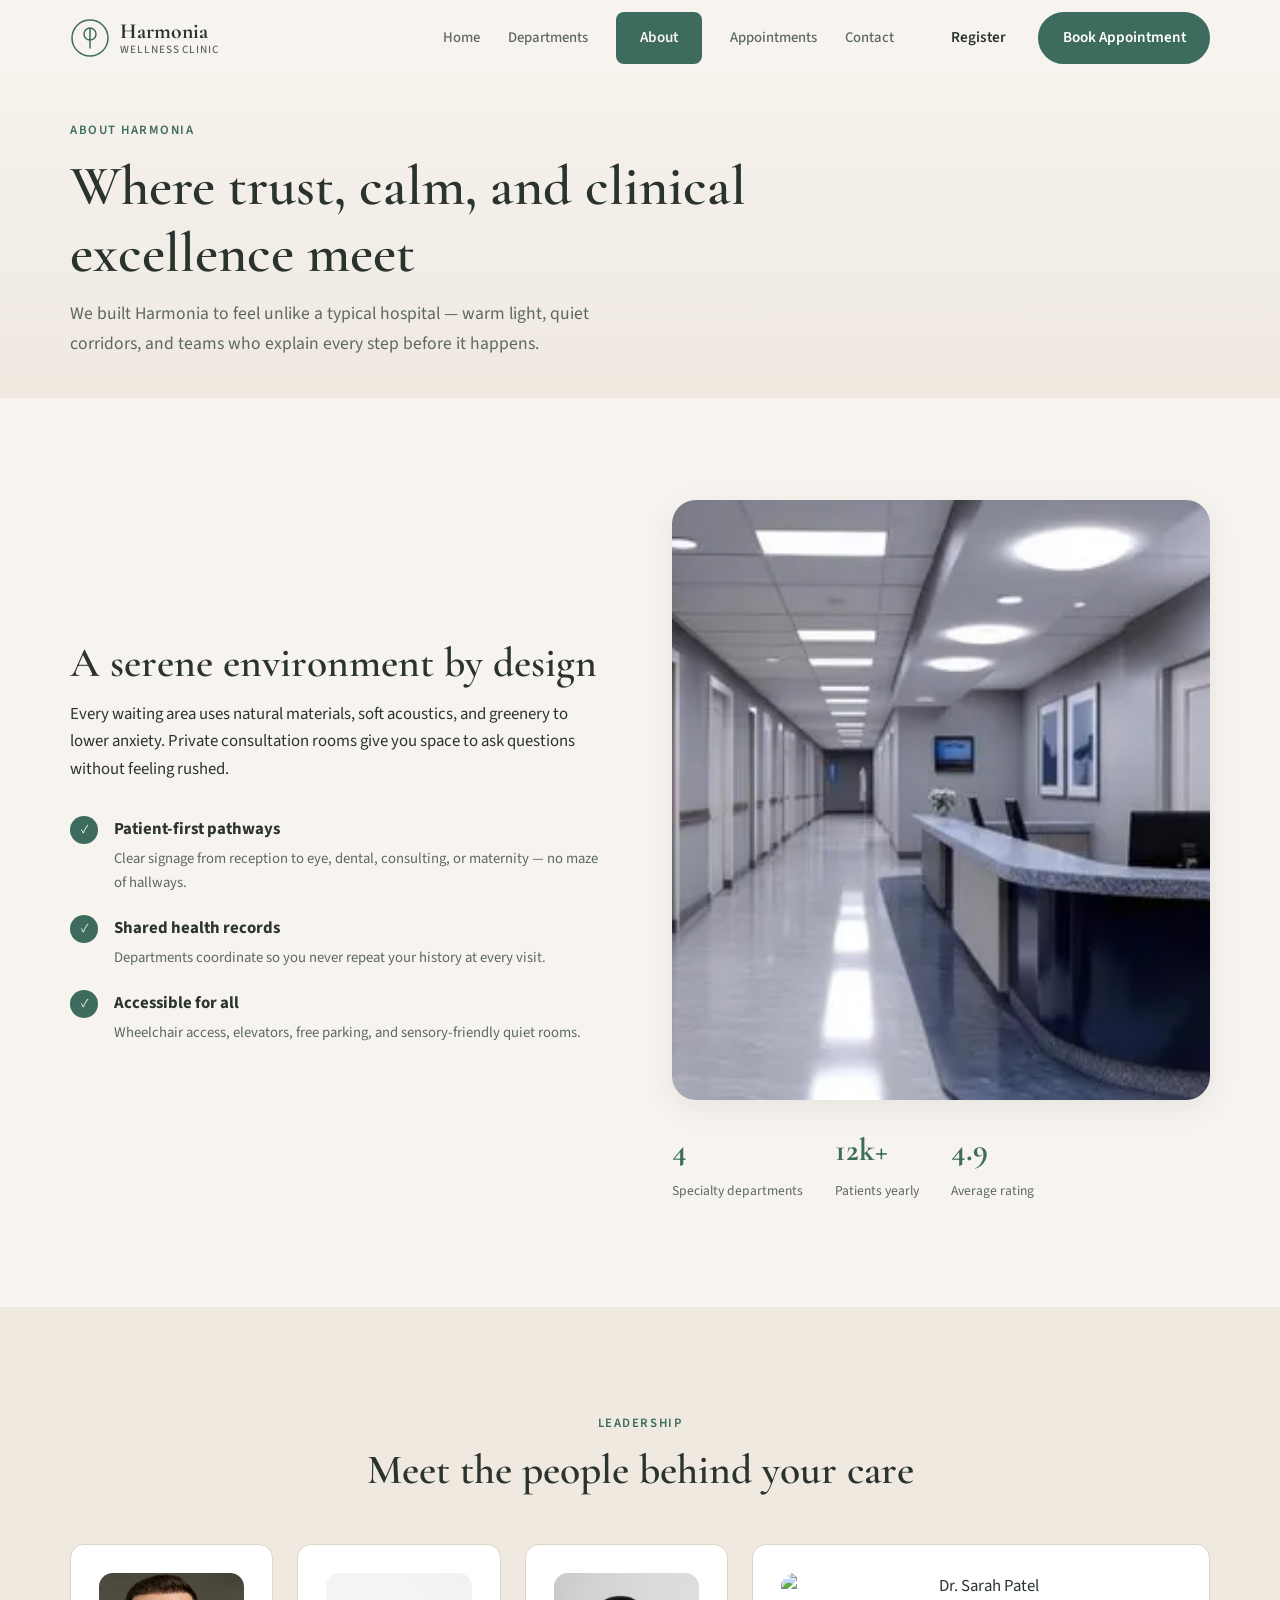
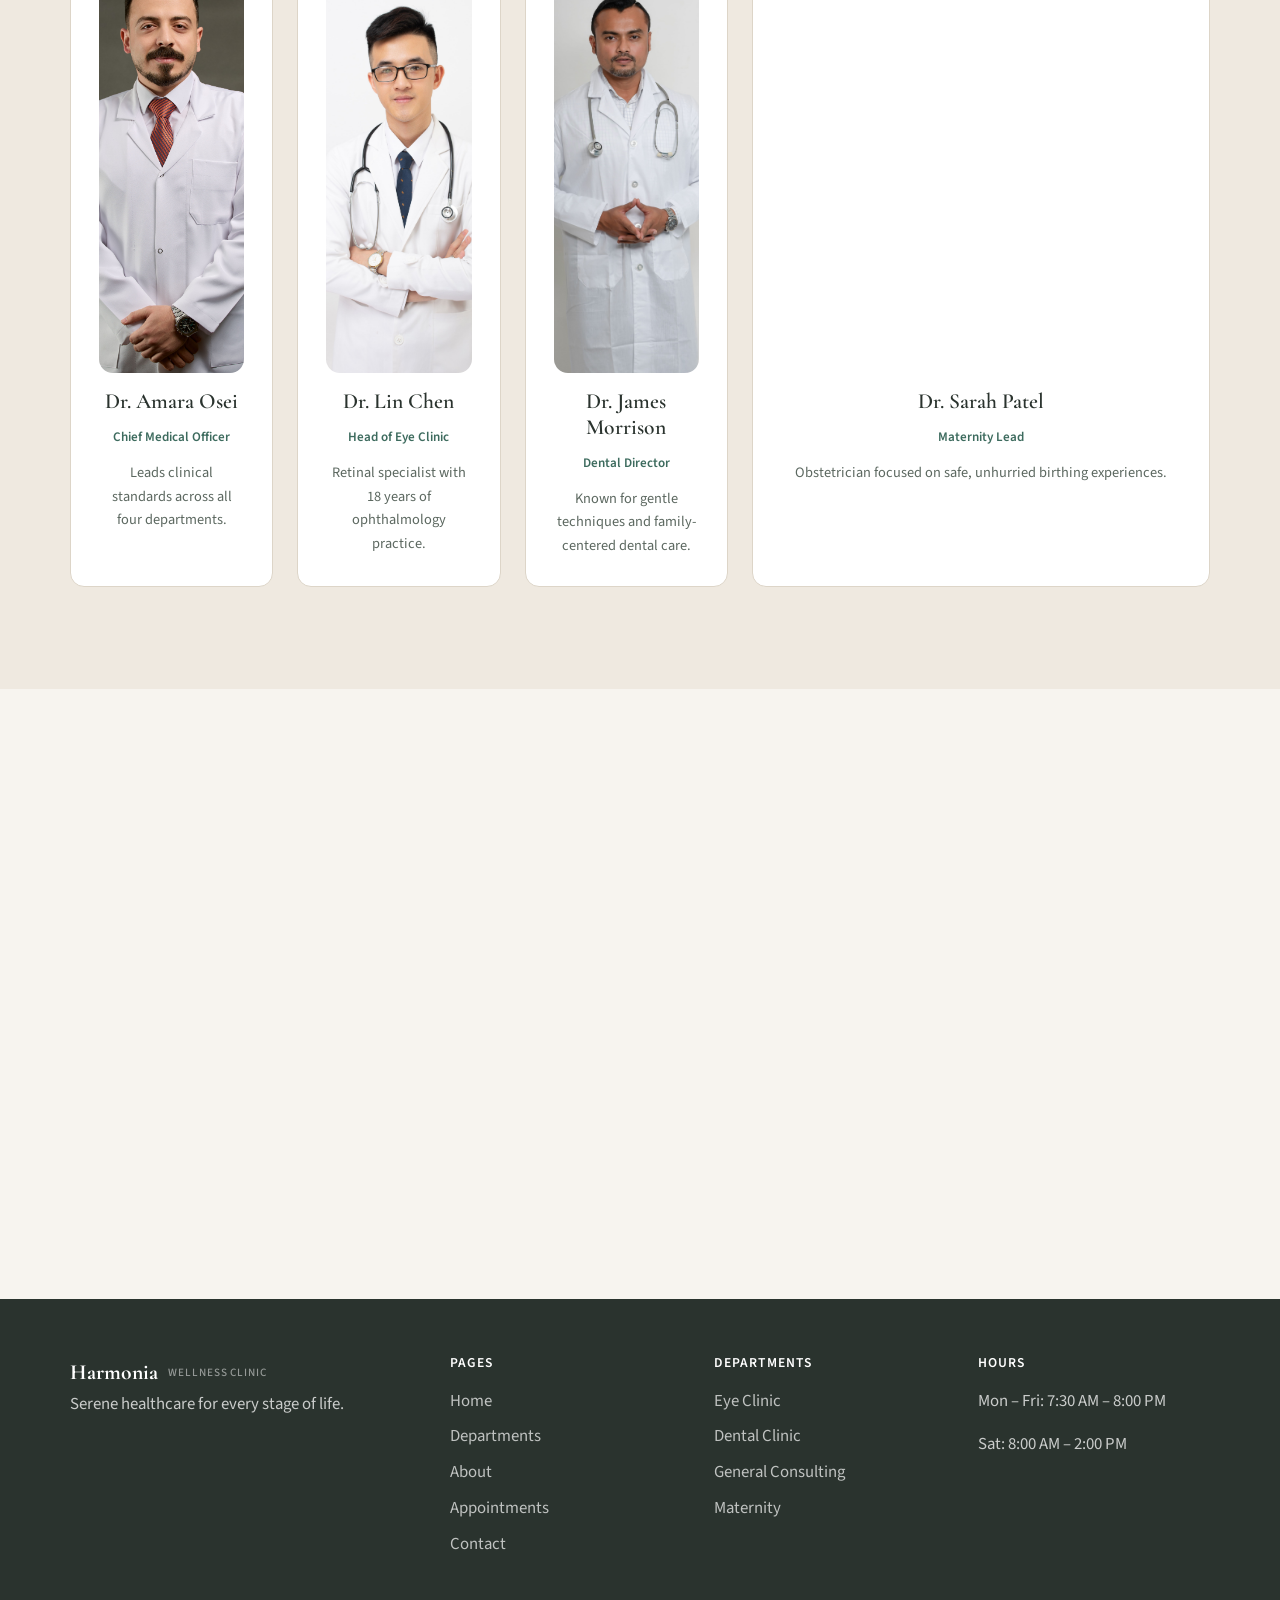
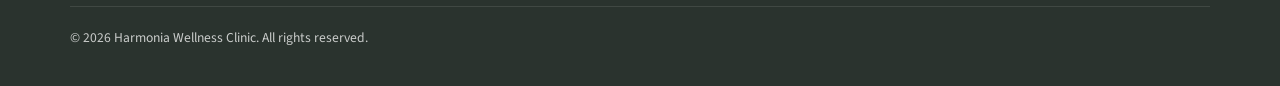
==== about.html @ e3f38b7c "Initial Project Upload" ====
<!DOCTYPE html>
<html lang="en">
<head>
  <meta charset="UTF-8">
  <meta name="viewport" content="width=device-width, initial-scale=1.0">
  <meta name="description" content="Learn about Harmonia Wellness Clinic — our mission, team, and serene patient-first environment.">
  <title>About | Harmonia Wellness Clinic</title>
  <link rel="preconnect" href="https://fonts.googleapis.com">
  <link rel="preconnect" href="https://fonts.gstatic.com" crossorigin>
  <link href="https://fonts.googleapis.com/css2?family=Cormorant+Garamond:ital,wght@0,500;0,600;0,700;1,500&family=Source+Sans+3:wght@300;400;500;600;700&display=swap" rel="stylesheet">
  <link rel="stylesheet" href="css/styles.css">
</head>
<body data-page="about">
  <a class="skip-link" href="#main">Skip to content</a>

  <header class="site-header" id="header">
    <div class="container header-inner">
      <a href="index.html" class="logo" aria-label="Harmonia Wellness Clinic home">
        <span class="logo-mark" aria-hidden="true">
          <svg viewBox="0 0 40 40" width="40" height="40" fill="none" xmlns="http://www.w3.org/2000/svg">
            <circle cx="20" cy="20" r="18" stroke="currentColor" stroke-width="1.5"/>
            <path d="M20 10v20M14 16c0-3.3 2.7-6 6-6s6 2.7 6 6-2.7 6-6 6-6-2.7-6-6z" stroke="currentColor" stroke-width="1.5" stroke-linecap="round"/>
          </svg>
        </span>
        <span class="logo-text">
          <span class="logo-name">Harmonia</span>
          <span class="logo-tagline">Wellness Clinic</span>
        </span>
      </a>
      <button class="nav-toggle" id="navToggle" aria-expanded="false" aria-controls="mainNav" aria-label="Open menu">
        <span></span><span></span><span></span>
      </button>
      <nav class="main-nav" id="mainNav" aria-label="Primary">
        <ul>
          <li><a href="index.html" data-nav="home">Home</a></li>
          <li><a href="departments.html" data-nav="departments">Departments</a></li>
          <li><a href="about.html" data-nav="about">About</a></li>
          <li><a href="appointments.html" data-nav="appointments">Appointments</a></li>
          <li><a href="contact.html" data-nav="contact">Contact</a></li>
        </ul>
        <div class="nav-actions">
          <a href="appointments.html#registration" class="btn btn-ghost">Register</a>
          <a href="appointments.html#booking" class="btn btn-primary">Book Appointment</a>
        </div>
      </nav>
    </div>
  </header>

  <main id="main">
    <section class="page-hero">
      <div class="container">
        <p class="eyebrow">About Harmonia</p>
        <h1>Where trust, calm, and clinical excellence meet</h1>
        <p class="page-hero-lead">We built Harmonia to feel unlike a typical hospital — warm light, quiet corridors, and teams who explain every step before it happens.</p>
      </div>
    </section>

    <section class="section">
      <div class="container about-grid">
        <div class="about-content">
          <h2>A serene environment by design</h2>
          <p>Every waiting area uses natural materials, soft acoustics, and greenery to lower anxiety. Private consultation rooms give you space to ask questions without feeling rushed.</p>
          <ul class="about-features">
            <li>
              <span class="feature-icon" aria-hidden="true">&#10003;</span>
              <div>
                <strong>Patient-first pathways</strong>
                <p>Clear signage from reception to eye, dental, consulting, or maternity — no maze of hallways.</p>
              </div>
            </li>
            <li>
              <span class="feature-icon" aria-hidden="true">&#10003;</span>
              <div>
                <strong>Shared health records</strong>
                <p>Departments coordinate so you never repeat your history at every visit.</p>
              </div>
            </li>
            <li>
              <span class="feature-icon" aria-hidden="true">&#10003;</span>
              <div>
                <strong>Accessible for all</strong>
                <p>Wheelchair access, elevators, free parking, and sensory-friendly quiet rooms.</p>
              </div>
            </li>
          </ul>
        </div>
        <div class="about-visual">
          <img
            class="about-photo"
            src="images/entrance.jpg"
            alt="Bright, peaceful hospital interior with seating and plants"
            width="900"
            height="600"
            loading="lazy"
          >
          <div class="about-stats">
            <div><strong>4</strong><span>Specialty departments</span></div>
            <div><strong>12k+</strong><span>Patients yearly</span></div>
            <div><strong>4.9</strong><span>Average rating</span></div>
          </div>
        </div>
      </div>
    </section>

    <section class="section section-alt" id="team">
      <div class="container">
        <header class="section-header section-header-center">
          <p class="eyebrow">Leadership</p>
          <h2>Meet the people behind your care</h2>
        </header>
        <div class="team-grid team-grid-4">
          <article class="team-card">
            <img class="team-photo" src="images/lead/chief.jpg" alt="Dr. Amara Osei" width="400" height="400" loading="lazy">
            <h3>Dr. Amara Osei</h3>
            <p class="team-role">Chief Medical Officer</p>
            <p>Leads clinical standards across all four departments.</p>
          </article>
          <article class="team-card">
            <img class="team-photo" src="images/lead/eye.jpg" alt="Dr. Lin Chen" width="400" height="400" loading="lazy">
            <h3>Dr. Lin Chen</h3>
            <p class="team-role">Head of Eye Clinic</p>
            <p>Retinal specialist with 18 years of ophthalmology practice.</p>
          </article>
          <article class="team-card">
            <img class="team-photo" src="images/lead/dental.jpg" alt="Dr. James Morrison" width="400" height="400" loading="lazy">
            <h3>Dr. James Morrison</h3>
            <p class="team-role">Dental Director</p>
            <p>Known for gentle techniques and family-centered dental care.</p>
          </article>
          <article class="team-card">
            <img class="team-photo" src="images/lead/maternity.jpg" alt="Dr. Sarah Patel" width="400" height="400" loading="lazy">
            <h3>Dr. Sarah Patel</h3>
            <p class="team-role">Maternity Lead</p>
            <p>Obstetrician focused on safe, unhurried birthing experiences.</p>
          </article>
        </div>
      </div>
    </section>

    <section class="section" id="faq">
      <div class="container faq-grid">
        <header class="section-header">
          <p class="eyebrow">FAQ</p>
          <h2>Questions we hear often</h2>
        </header>
        <div class="accordion" id="faqAccordion">
          <details class="accordion-item" open>
            <summary>What should I bring to my first visit?</summary>
            <p>Photo ID, insurance card if applicable, medication list, and completed online registration. Maternity patients should bring prior scan records if available.</p>
          </details>
          <details class="accordion-item">
            <summary>Can I visit multiple departments in one day?</summary>
            <p>Yes. Mention all departments when booking and we will align your schedule to minimize waiting.</p>
          </details>
          <details class="accordion-item">
            <summary>Do you offer maternity tours?</summary>
            <p>We offer monthly suite tours — contact us or book through general consulting to reserve a spot.</p>
          </details>
          <details class="accordion-item">
            <summary>How do I cancel or reschedule?</summary>
            <p>Call the front desk or use the link in your confirmation email. 24 hours notice helps us offer your slot to others.</p>
          </details>
        </div>
      </div>
    </section>
  </main>

  <footer class="site-footer">
    <div class="container footer-grid">
      <div class="footer-brand">
        <a href="index.html" class="logo logo-footer">
          <span class="logo-name">Harmonia</span>
          <span class="logo-tagline">Wellness Clinic</span>
        </a>
        <p>Serene healthcare for every stage of life.</p>
      </div>
      <nav aria-label="Pages">
        <h4>Pages</h4>
        <ul>
          <li><a href="index.html">Home</a></li>
          <li><a href="departments.html">Departments</a></li>
          <li><a href="about.html">About</a></li>
          <li><a href="appointments.html">Appointments</a></li>
          <li><a href="contact.html">Contact</a></li>
        </ul>
      </nav>
      <nav aria-label="Departments">
        <h4>Departments</h4>
        <ul>
          <li><a href="departments.html#eye">Eye Clinic</a></li>
          <li><a href="departments.html#dental">Dental Clinic</a></li>
          <li><a href="departments.html#consulting">General Consulting</a></li>
          <li><a href="departments.html#maternity">Maternity</a></li>
        </ul>
      </nav>
      <div class="footer-hours">
        <h4>Hours</h4>
        <p>Mon – Fri: 7:30 AM – 8:00 PM</p>
        <p>Sat: 8:00 AM – 2:00 PM</p>
      </div>
    </div>
    <div class="container footer-bottom">
      <p>&copy; <span id="year"></span> Harmonia Wellness Clinic. All rights reserved.</p>
    </div>
  </footer>

  <div class="toast-container" id="toastContainer" aria-live="polite" aria-atomic="true"></div>
  <script src="js/main.js"></script>
</body>
</html>
---- css/styles.css ----
/* Harmonia Wellness Clinic — Serene healthcare UI */

:root {
  --color-bg: #f7f4ef;
  --color-bg-alt: #efe9e0;
  --color-surface: #ffffff;
  --color-primary: #3d6b5e;
  --color-primary-dark: #2d5248;
  --color-primary-light: #5a8f7f;
  --color-accent: #b8956a;
  --color-accent-hover: #a07f55;
  --color-text: #2a332e;
  --color-text-muted: #5c6860;
  --color-border: #ddd5c8;
  --color-success: #3d6b5e;
  --color-error: #b54a4a;

  --font-display: "Cormorant Garamond", Georgia, serif;
  --font-body: "Source Sans 3", system-ui, sans-serif;

  --radius-sm: 8px;
  --radius-md: 14px;
  --radius-lg: 24px;
  --radius-full: 999px;

  --shadow-sm: 0 2px 8px rgba(42, 51, 46, 0.06);
  --shadow-md: 0 8px 30px rgba(42, 51, 46, 0.08);
  --shadow-lg: 0 20px 50px rgba(42, 51, 46, 0.12);

  --header-h: 76px;
  --transition: 0.25s ease;
  --container: min(1140px, 92vw);
}

*,
*::before,
*::after {
  box-sizing: border-box;
}

html {
  scroll-behavior: smooth;
  scroll-padding-top: calc(var(--header-h) + 1rem);
}

body {
  margin: 0;
  font-family: var(--font-body);
  font-size: 1.05rem;
  line-height: 1.65;
  color: var(--color-text);
  background: var(--color-bg);
  -webkit-font-smoothing: antialiased;
}

img,
svg {
  display: block;
  max-width: 100%;
}

a {
  color: var(--color-primary);
  text-decoration: none;
  transition: color var(--transition);
}

a:hover {
  color: var(--color-primary-dark);
}

button {
  font-family: inherit;
  cursor: pointer;
}

.container {
  width: var(--container);
  margin-inline: auto;
}

.skip-link {
  position: absolute;
  top: -100%;
  left: 1rem;
  z-index: 9999;
  padding: 0.75rem 1.25rem;
  background: var(--color-primary);
  color: #fff;
  border-radius: var(--radius-sm);
}

.skip-link:focus {
  top: 1rem;
}

/* Typography */
h1, h2, h3, h4 {
  font-family: var(--font-display);
  font-weight: 600;
  line-height: 1.2;
  color: var(--color-text);
  margin: 0 0 0.75rem;
}

h1 { font-size: clamp(2.4rem, 5vw, 3.5rem); }
h2 { font-size: clamp(1.9rem, 3.5vw, 2.6rem); }
h3 { font-size: 1.35rem; }

p { margin: 0 0 1rem; }

.eyebrow {
  display: inline-block;
  font-size: 0.8rem;
  font-weight: 600;
  letter-spacing: 0.12em;
  text-transform: uppercase;
  color: var(--color-primary);
  margin-bottom: 0.75rem;
}

.section {
  padding: clamp(4rem, 8vw, 6.5rem) 0;
}

.section-alt {
  background: var(--color-bg-alt);
}

.section-header {
  max-width: 640px;
  margin-bottom: 3rem;
}

.section-header-center {
  text-align: center;
  margin-inline: auto;
}

.section-header p:last-child {
  color: var(--color-text-muted);
  margin-bottom: 0;
}

/* Buttons */
.btn {
  display: inline-flex;
  align-items: center;
  justify-content: center;
  gap: 0.5rem;
  padding: 0.7rem 1.4rem;
  font-size: 0.95rem;
  font-weight: 600;
  border: 2px solid transparent;
  border-radius: var(--radius-full);
  transition: background var(--transition), color var(--transition), border-color var(--transition), transform 0.15s ease;
}

.btn:active {
  transform: scale(0.98);
}

.btn-primary {
  background: var(--color-primary);
  color: #fff;
  border-color: var(--color-primary);
}

.btn-primary:hover {
  background: var(--color-primary-dark);
  border-color: var(--color-primary-dark);
  color: #fff;
}

.btn-outline {
  background: transparent;
  color: var(--color-primary);
  border-color: var(--color-primary);
}

.btn-outline:hover {
  background: var(--color-primary);
  color: #fff;
}

.btn-outline-light {
  background: transparent;
  color: #fff;
  border-color: rgba(255, 255, 255, 0.7);
}

.btn-outline-light:hover {
  background: #fff;
  color: var(--color-primary);
}

.btn-ghost {
  background: transparent;
  color: var(--color-text);
  border-color: transparent;
}

.btn-ghost:hover {
  color: var(--color-primary);
}

.btn-lg {
  padding: 0.9rem 1.75rem;
  font-size: 1rem;
}

.btn-block {
  width: 100%;
}

/* Header */
.site-header {
  position: fixed;
  top: 0;
  left: 0;
  right: 0;
  z-index: 1000;
  height: var(--header-h);
  /*background: rgba(247, 244, 239, 0.85);
  backdrop-filter: blur(12px);*/
  border-bottom: 1px solid transparent;
  transition: background var(--transition), border-color var(--transition), box-shadow var(--transition);
}

.site-header::before {
  content: '';
  position: absolute;
  inset: 0;
  background: rgba(247, 244, 239, 0.85);
  backdrop-filter: blur(12px);
  z-index: -1;
  transition: background var(--transition);
}

.site-header.scrolled::before {
  background: rgba(255, 255, 255, 0.95);
}

.site-header.scrolled {
  border-color: var(--color-border);
  box-shadow: var(--shadow-sm);
}

.header-inner {
  display: flex;
  align-items: center;
  justify-content: space-between;
  height: var(--header-h);
  gap: 1.5rem;
}

.logo {
  display: flex;
  align-items: center;
  gap: 0.65rem;
  color: var(--color-text);
  text-decoration: none;
}

.logo:hover {
  color: var(--color-text);
}

.logo-mark {
  color: var(--color-primary);
}

.logo-text {
  display: flex;
  flex-direction: column;
  line-height: 1.15;
}

.logo-name {
  font-family: var(--font-display);
  font-size: 1.35rem;
  font-weight: 700;
}

.logo-tagline {
  font-size: 0.7rem;
  font-weight: 500;
  letter-spacing: 0.08em;
  text-transform: uppercase;
  color: var(--color-text-muted);
}

.nav-toggle {
  display: none;
  flex-direction: column;
  justify-content: center;
  gap: 5px;
  width: 44px;
  height: 44px;
  padding: 0;
  background: none;
  border: none;
}

.nav-toggle span {
  display: block;
  width: 22px;
  height: 2px;
  background: var(--color-text);
  border-radius: 2px;
  transition: transform var(--transition), opacity var(--transition);
}

.nav-toggle[aria-expanded="true"] span:nth-child(1) {
  transform: translateY(7px) rotate(45deg);
}

.nav-toggle[aria-expanded="true"] span:nth-child(2) {
  opacity: 0;
}

.nav-toggle[aria-expanded="true"] span:nth-child(3) {
  transform: translateY(-7px) rotate(-45deg);
}

.main-nav {
  display: flex;
  align-items: center;
  gap: 2rem;
}

.main-nav ul {
  display: flex;
  align-items: center;
  gap: 1.75rem;
  list-style: none;
  margin: 0;
  padding: 0;
}

.main-nav li a {
  font-size: 0.92rem;
  font-weight: 500;
  color: var(--color-text-muted);
}

.main-nav li a:hover{
  text-decoration: underline;
}
.main-nav li a.active {
  display: inline-flex;
  align-items: center;
  justify-content: center;
  gap: 0.5rem;
  padding: 0.7rem 1.4rem;
  font-size: 0.95rem;
  font-weight: 600;
  border: 2px solid transparent;
  border-radius: var(--radius-sm);
  background-color: var(--color-primary);
  color: var(--color-bg);
}

.nav-actions {
  display: flex;
  align-items: center;
  gap: 0.5rem;
}

/* Hero */
.hero {
  position: relative;
  padding: calc(var(--header-h) + 3rem) 0 5rem;
  overflow: hidden;
}

.hero-bg {
  position: absolute;
  inset: 0;
  background:
    radial-gradient(ellipse 80% 60% at 90% 20%, rgba(90, 143, 127, 0.12), transparent),
    radial-gradient(ellipse 60% 50% at 10% 80%, rgba(184, 149, 106, 0.1), transparent),
    linear-gradient(180deg, var(--color-bg) 0%, #f0ebe3 100%);
  z-index: -1;
}

.hero-grid {
  display: grid;
  grid-template-columns: 1fr 1fr;
  gap: 3rem;
  align-items: center;
}

.hero-lead {
  font-size: 1.15rem;
  color: var(--color-text-muted);
  max-width: 520px;
}

.hero-actions {
  display: flex;
  flex-wrap: wrap;
  gap: 1rem;
  margin: 2rem 0 2.5rem;
}

.hero-trust {
  display: flex;
  gap: 2.5rem;
  padding-top: 1.5rem;
  border-top: 1px solid var(--color-border);
}

.trust-item strong {
  display: block;
  font-family: var(--font-display);
  font-size: 2rem;
  color: var(--color-primary);
  line-height: 1;
}

.trust-item span {
  font-size: 0.85rem;
  color: var(--color-text-muted);
}

.hero-visual {
  position: relative;
}

.hero-card {
  background: var(--color-surface);
  border-radius: var(--radius-lg);
  padding: 2rem;
  box-shadow: var(--shadow-lg);
  border: 1px solid var(--color-border);
}

.hero-card-badge {
  display: inline-block;
  padding: 0.35rem 0.85rem;
  font-size: 0.75rem;
  font-weight: 600;
  text-transform: uppercase;
  letter-spacing: 0.06em;
  background: rgba(61, 107, 94, 0.12);
  color: var(--color-primary);
  border-radius: var(--radius-full);
  margin-bottom: 1rem;
}

.hero-card h3 {
  margin-bottom: 0.5rem;
}

.hero-card p {
  color: var(--color-text-muted);
  font-size: 0.95rem;
}

.hero-card-list {
  list-style: none;
  padding: 0;
  margin: 1.25rem 0 1.5rem;
  display: flex;
  flex-wrap: wrap;
  gap: 0.5rem;
}

.hero-card-list li {
  padding: 0.4rem 0.9rem;
  background: var(--color-bg);
  border-radius: var(--radius-full);
  font-size: 0.85rem;
  font-weight: 500;
}

.hero-float {
  position: absolute;
  display: flex;
  align-items: center;
  gap: 0.5rem;
  padding: 0.65rem 1rem;
  background: var(--color-surface);
  border-radius: var(--radius-full);
  box-shadow: var(--shadow-md);
  font-size: 0.82rem;
  font-weight: 600;
  color: var(--color-text);
  animation: float 4s ease-in-out infinite;
}

.hero-float-1 {
  top: -12px;
  left: -20px;
}

.hero-float-2 {
  bottom: 40px;
  right: -10px;
  animation-delay: -2s;
}

.float-icon {
  color: var(--color-accent);
}

@keyframes float {
  0%, 100% { transform: translateY(0); }
  50% { transform: translateY(-8px); }
}

/* Departments */
.dept-grid {
  display: grid;
  grid-template-columns: repeat(3, 1fr);
  gap: 1.5rem;
}

.dept-grid-4 {
  grid-template-columns: repeat(4, 1fr);
}

.dept-card {
  background: var(--color-surface);
  border: 1px solid var(--color-border);
  border-radius: var(--radius-md);
  padding: 1.75rem;
  transition: transform var(--transition), box-shadow var(--transition);
}

.dept-card:hover {
  transform: translateY(-4px);
  box-shadow: var(--shadow-md);
}

.dept-icon {
  width: 52px;
  height: 52px;
  display: flex;
  align-items: center;
  justify-content: center;
  background: rgba(61, 107, 94, 0.1);
  color: var(--color-primary);
  border-radius: var(--radius-sm);
  margin-bottom: 1.25rem;
}

.dept-icon svg {
  width: 32px;
  height: 32px;
}

.dept-card h3 {
  margin-bottom: 0.5rem;
}

.dept-card > p {
  font-size: 0.95rem;
  color: var(--color-text-muted);
}

.dept-card ul {
  margin: 1rem 0 1.25rem;
  padding-left: 1.1rem;
  font-size: 0.88rem;
  color: var(--color-text-muted);
}

.dept-link {
  background: none;
  border: none;
  padding: 0;
  font-size: 0.9rem;
  font-weight: 600;
  color: var(--color-primary);
  text-decoration: underline;
  text-underline-offset: 3px;
}

.dept-link:hover {
  color: var(--color-primary-dark);
}

/* About */
.about-grid {
  display: grid;
  grid-template-columns: 1fr 1fr;
  gap: 4rem;
  align-items: center;
}

.about-features {
  list-style: none;
  padding: 0;
  margin: 2rem 0 0;
}

.about-features li {
  display: flex;
  gap: 1rem;
  margin-bottom: 1.25rem;
}

.feature-icon {
  flex-shrink: 0;
  width: 28px;
  height: 28px;
  display: flex;
  align-items: center;
  justify-content: center;
  background: var(--color-primary);
  color: #fff;
  border-radius: 50%;
  font-size: 0.75rem;
}

.about-features strong {
  display: block;
  margin-bottom: 0.2rem;
}

.about-features p {
  font-size: 0.92rem;
  color: var(--color-text-muted);
  margin: 0;
}

.about-image {
  position: relative;
  min-height: 380px;
  border-radius: var(--radius-lg);
  background:
    linear-gradient(135deg, rgba(61, 107, 94, 0.35), rgba(184, 149, 106, 0.25)),
    url("data:image/svg+xml,%3Csvg xmlns='http://www.w3.org/2000/svg' width='400' height='400'%3E%3Cdefs%3E%3ClinearGradient id='g' x1='0%25' y1='0%25' x2='100%25' y2='100%25'%3E%3Cstop offset='0%25' style='stop-color:%23d4e8e0'/%3E%3Cstop offset='100%25' style='stop-color:%23e8ddd0'/%3E%3C/linearGradient%3E%3C/defs%3E%3Crect fill='url(%23g)' width='400' height='400'/%3E%3Ccircle cx='200' cy='180' r='60' fill='%23fff' opacity='0.3'/%3E%3Crect x='80' y='280' width='240' height='8' rx='4' fill='%23fff' opacity='0.2'/%3E%3Crect x='120' y='300' width='160' height='6' rx='3' fill='%23fff' opacity='0.15'/%3E%3C/svg%3E") center/cover;
  overflow: hidden;
}

.about-image-overlay {
  position: absolute;
  bottom: 0;
  left: 0;
  right: 0;
  padding: 2rem;
  background: linear-gradient(transparent, rgba(42, 51, 46, 0.75));
}

.about-image-overlay blockquote {
  margin: 0;
  color: #fff;
}

.about-image-overlay p {
  font-family: var(--font-display);
  font-size: 1.25rem;
  font-style: italic;
  margin-bottom: 0.5rem;
}

.about-image-overlay cite {
  font-size: 0.85rem;
  font-style: normal;
  opacity: 0.85;
}

.about-stats {
  display: flex;
  gap: 2rem;
  margin-top: 1.5rem;
}

.about-stats strong {
  display: block;
  font-family: var(--font-display);
  font-size: 2rem;
  color: var(--color-primary);
}

.about-stats span {
  font-size: 0.85rem;
  color: var(--color-text-muted);
}

/* Team */
.team-grid {
  display: grid;
  grid-template-columns: repeat(4, 1fr);
  gap: 1.5rem;
}

.team-card {
  background: var(--color-surface);
  border: 1px solid var(--color-border);
  border-radius: var(--radius-md);
  padding: 1.75rem;
  text-align: center;
  transition: box-shadow var(--transition);
}

.team-card:hover {
  box-shadow: var(--shadow-md);
}

.team-avatar {
  width: 80px;
  height: 80px;
  margin: 0 auto 1rem;
  border-radius: 50%;
  background: linear-gradient(145deg, var(--color-primary-light), var(--color-primary));
  display: flex;
  align-items: center;
  justify-content: center;
  font-family: var(--font-display);
  font-size: 1.5rem;
  font-weight: 700;
  color: #fff;
}

.team-avatar::before {
  content: attr(data-initials);
}

.team-role {
  font-size: 0.82rem;
  font-weight: 600;
  color: var(--color-primary);
  margin-bottom: 0.75rem;
}

.team-card > p:last-child {
  font-size: 0.9rem;
  color: var(--color-text-muted);
  margin: 0;
}

/* Journey */
.journey-steps {
  display: grid;
  grid-template-columns: repeat(4, 1fr);
  gap: 1.5rem;
  list-style: none;
  padding: 0;
  margin: 0 0 3rem;
  counter-reset: journey;
}

.journey-step {
  position: relative;
  padding: 1.75rem;
  background: var(--color-surface);
  border-radius: var(--radius-md);
  border: 1px solid var(--color-border);
}

.step-num {
  display: block;
  font-family: var(--font-display);
  font-size: 2.5rem;
  color: rgba(61, 107, 94, 0.2);
  line-height: 1;
  margin-bottom: 0.5rem;
}

.journey-step h3 {
  font-size: 1.1rem;
}

.journey-step p {
  font-size: 0.9rem;
  color: var(--color-text-muted);
  margin: 0;
}

.cta-banner {
  display: flex;
  align-items: center;
  justify-content: space-between;
  gap: 2rem;
  padding: 2.5rem 3rem;
  background: linear-gradient(135deg, var(--color-primary) 0%, var(--color-primary-dark) 100%);
  border-radius: var(--radius-lg);
  color: #fff;
}

.cta-banner h3 {
  color: #fff;
  margin-bottom: 0.35rem;
}

.cta-banner p {
  opacity: 0.9;
  margin: 0;
}

.cta-banner-actions {
  display: flex;
  flex-wrap: wrap;
  gap: 0.75rem;
  flex-shrink: 0;
}

/* Testimonials */
.testimonial-slider {
  max-width: 720px;
  margin-inline: auto;
}

.testimonial-track {
  position: relative;
  min-height: 180px;
}

.testimonial-card {
  position: absolute;
  inset: 0;
  margin: 0;
  padding: 2.5rem;
  background: var(--color-surface);
  border-radius: var(--radius-lg);
  border: 1px solid var(--color-border);
  text-align: center;
  opacity: 0;
  transform: translateY(12px);
  transition: opacity 0.4s ease, transform 0.4s ease;
  pointer-events: none;
}

.testimonial-card.active {
  position: relative;
  opacity: 1;
  transform: translateY(0);
  pointer-events: auto;
}

.testimonial-card p {
  font-family: var(--font-display);
  font-size: 1.5rem;
  font-style: italic;
  line-height: 1.5;
  margin-bottom: 1.5rem;
}

.testimonial-card footer strong {
  display: block;
  font-family: var(--font-body);
  font-style: normal;
}

.testimonial-card footer span {
  font-size: 0.88rem;
  color: var(--color-text-muted);
}

.testimonial-controls {
  display: flex;
  align-items: center;
  justify-content: center;
  gap: 1.5rem;
  margin-top: 1.5rem;
}

.slider-btn {
  width: 44px;
  height: 44px;
  border: 1px solid var(--color-border);
  background: var(--color-surface);
  border-radius: 50%;
  font-size: 1.1rem;
  color: var(--color-primary);
  transition: background var(--transition), border-color var(--transition);
}

.slider-btn:hover {
  background: var(--color-primary);
  color: #fff;
  border-color: var(--color-primary);
}

.slider-dots {
  display: flex;
  gap: 0.5rem;
}

.slider-dot {
  width: 10px;
  height: 10px;
  padding: 0;
  border: none;
  border-radius: 50%;
  background: var(--color-border);
  transition: background var(--transition), transform var(--transition);
}

.slider-dot.active {
  background: var(--color-primary);
  transform: scale(1.2);
}

/* FAQ */
.faq-grid {
  display: grid;
  grid-template-columns: 1fr 1.5fr;
  gap: 3rem;
  align-items: start;
}

.accordion-item {
  background: var(--color-surface);
  border: 1px solid var(--color-border);
  border-radius: var(--radius-md);
  margin-bottom: 0.75rem;
  overflow: hidden;
}

.accordion-item summary {
  padding: 1.15rem 1.5rem;
  font-weight: 600;
  cursor: pointer;
  list-style: none;
  display: flex;
  align-items: center;
  justify-content: space-between;
}

.accordion-item summary::-webkit-details-marker {
  display: none;
}

.accordion-item summary::after {
  content: "+";
  font-size: 1.25rem;
  color: var(--color-primary);
  transition: transform var(--transition);
}

.accordion-item[open] summary::after {
  transform: rotate(45deg);
}

.accordion-item p {
  padding: 0 1.5rem 1.25rem;
  margin: 0;
  font-size: 0.95rem;
  color: var(--color-text-muted);
}

/* Contact */
.contact-grid {
  display: grid;
  grid-template-columns: 1fr 1.2fr;
  gap: 3rem;
  align-items: start;
}

.contact-info address {
  font-style: normal;
  margin: 1.5rem 0;
  color: var(--color-text-muted);
}

.contact-links {
  list-style: none;
  padding: 0;
  margin: 0 0 1.5rem;
}

.contact-links a {
  font-weight: 600;
  font-size: 1.05rem;
}

.contact-form {
  background: var(--color-surface);
  padding: 2rem;
  border-radius: var(--radius-lg);
  border: 1px solid var(--color-border);
  box-shadow: var(--shadow-sm);
}

.contact-form h3 {
  margin-bottom: 1.25rem;
}

/* Forms */
.form-row {
  display: grid;
  grid-template-columns: 1fr 1fr;
  gap: 1rem;
}

.form-group {
  margin-bottom: 1.15rem;
}

.form-group label {
  display: block;
  font-size: 0.88rem;
  font-weight: 600;
  margin-bottom: 0.4rem;
  color: var(--color-text);
}

.required {
  color: var(--color-error);
}

.form-group input,
.form-group select,
.form-group textarea {
  width: 100%;
  padding: 0.75rem 1rem;
  font-family: inherit;
  font-size: 1rem;
  border: 1px solid var(--color-border);
  border-radius: var(--radius-sm);
  background: var(--color-bg);
  color: var(--color-text);
  transition: border-color var(--transition), box-shadow var(--transition);
}

.form-group input:focus,
.form-group select:focus,
.form-group textarea:focus {
  outline: none;
  border-color: var(--color-primary);
  box-shadow: 0 0 0 3px rgba(61, 107, 94, 0.15);
}

.form-group input.invalid,
.form-group select.invalid,
.form-group textarea.invalid {
  border-color: var(--color-error);
}

.form-group textarea {
  resize: vertical;
  min-height: 90px;
}

.form-check {
  display: flex;
  align-items: flex-start;
  gap: 0.65rem;
}

.form-check input {
  width: auto;
  margin-top: 0.25rem;
  flex-shrink: 0;
}

.form-check label {
  margin: 0;
  font-weight: 400;
  font-size: 0.9rem;
}

.error-msg {
  display: block;
  font-size: 0.8rem;
  color: var(--color-error);
  margin-top: 0.35rem;
  min-height: 1em;
}

fieldset {
  border: none;
  padding: 0;
  margin: 0 0 1rem;
}

legend {
  font-family: var(--font-display);
  font-size: 1.15rem;
  font-weight: 600;
  margin-bottom: 1rem;
  padding-bottom: 0.5rem;
  border-bottom: 1px solid var(--color-border);
  width: 100%;
}

/* Modal */
.modal {
  width: min(560px, 94vw);
  max-height: 90vh;
  padding: 0;
  border: none;
  border-radius: var(--radius-lg);
  background: transparent;
  overflow: visible;
}

.modal::backdrop {
  background: rgba(42, 51, 46, 0.5);
  backdrop-filter: blur(4px);
}

.modal-inner {
  background: var(--color-surface);
  border-radius: var(--radius-lg);
  padding: 2rem;
  max-height: 90vh;
  overflow-y: auto;
  box-shadow: var(--shadow-lg);
  position: relative;
}

.modal-close {
  position: absolute;
  top: 1rem;
  right: 1rem;
  width: 40px;
  height: 40px;
  border: none;
  background: var(--color-bg);
  border-radius: 50%;
  font-size: 1.5rem;
  line-height: 1;
  color: var(--color-text-muted);
  transition: background var(--transition), color var(--transition);
}

.modal-close:hover {
  background: var(--color-primary);
  color: #fff;
}

.modal-header {
  margin-bottom: 1.5rem;
  padding-right: 2rem;
}

.modal-header p:last-child {
  color: var(--color-text-muted);
  font-size: 0.95rem;
  margin: 0;
}

/* Footer */
.site-footer {
  background: var(--color-text);
  color: rgba(255, 255, 255, 0.75);
  padding: 3.5rem 0 0;
}

.footer-grid {
  display: grid;
  grid-template-columns: 1.5fr 1fr 1fr 1fr;
  gap: 2rem;
  padding-bottom: 2.5rem;
}

.site-footer h4 {
  color: #fff;
  font-family: var(--font-body);
  font-size: 0.85rem;
  text-transform: uppercase;
  letter-spacing: 0.08em;
  margin-bottom: 1rem;
}

.site-footer ul {
  list-style: none;
  padding: 0;
  margin: 0;
}

.site-footer li {
  margin-bottom: 0.5rem;
}

.site-footer a,
.footer-link {
  color: rgba(255, 255, 255, 0.7);
  background: none;
  border: none;
  padding: 0;
  font-size: inherit;
  text-align: left;
}

.site-footer a:hover,
.footer-link:hover {
  color: #fff;
}

.logo-footer .logo-name {
  color: #fff;
}

.logo-footer .logo-tagline {
  color: rgba(255, 255, 255, 0.5);
}

.footer-bottom {
  display: flex;
  flex-wrap: wrap;
  justify-content: space-between;
  gap: 0.5rem;
  padding: 1.25rem 0;
  border-top: 1px solid rgba(255, 255, 255, 0.1);
  font-size: 0.85rem;
}

.footer-note {
  opacity: 0.5;
}

/* Toast */
.toast-container {
  position: fixed;
  bottom: 1.5rem;
  right: 1.5rem;
  z-index: 2000;
  display: flex;
  flex-direction: column;
  gap: 0.75rem;
}

.toast {
  padding: 1rem 1.25rem;
  background: var(--color-text);
  color: #fff;
  border-radius: var(--radius-md);
  box-shadow: var(--shadow-lg);
  font-size: 0.95rem;
  max-width: 360px;
  animation: toastIn 0.35s ease;
}

.toast.success {
  background: var(--color-success);
}

.toast.error {
  background: var(--color-error);
}

@keyframes toastIn {
  from {
    opacity: 0;
    transform: translateX(20px);
  }
  to {
    opacity: 1;
    transform: translateX(0);
  }
}

/* Scroll reveal */
.reveal {
  opacity: 0;
  transform: translateY(24px);
  transition: opacity 0.6s ease, transform 0.6s ease;
}

.reveal.visible {
  opacity: 1;
  transform: translateY(0);
}

/* Responsive */
/* Page hero (inner pages) */
.page-hero {
  padding: calc(var(--header-h) + 2.5rem) 0 2.5rem;
  background: linear-gradient(180deg, var(--color-bg) 0%, var(--color-bg-alt) 100%);
}

.page-hero h1 {
  max-width: 720px;
}

.page-hero-lead {
  max-width: 560px;
  color: var(--color-text-muted);
  font-size: 1.1rem;
  margin: 0;
}

.page-tabs {
  display: flex;
  flex-wrap: wrap;
  gap: 0.75rem;
  margin-top: 1.75rem;
}

.page-tab {
  padding: 0.55rem 1.2rem;
  font-weight: 600;
  font-size: 0.9rem;
  background: var(--color-surface);
  border: 1px solid var(--color-border);
  border-radius: var(--radius-full);
  color: var(--color-text);
}

.page-tab:hover {
  border-color: var(--color-primary);
  color: var(--color-primary);
}

.main-nav a.active {
  color: var(--color-primary);
}

.hero-compact {
  padding-bottom: 3rem;
}

.hero-image {
  width: 100%;
  height: auto;
  border-radius: var(--radius-lg);
  box-shadow: var(--shadow-lg);
  object-fit: cover;
  aspect-ratio: 4 / 3;
}

/* Service slideshow */
.slideshow-section {
  padding-top: 2rem;
}

.service-slideshow {
  max-width: 100%;
}

.slideshow-viewport {
  position: relative;
  border-radius: var(--radius-lg);
  overflow: hidden;
  box-shadow: var(--shadow-lg);
  aspect-ratio: 16 / 8;
  background: var(--color-text);
}

.slideshow-track {
  position: relative;
  width: 100%;
  height: 100%;
}

.slide {
  position: absolute;
  inset: 0;
  margin: 0;
  opacity: 0;
  transition: opacity 0.6s ease;
  pointer-events: none;
}

.slide.active {
  opacity: 1;
  pointer-events: auto;
}

.slide img {
  width: 100%;
  height: 100%;
  object-fit: cover;
}

.slide-caption {
  position: absolute;
  left: 0;
  right: 0;
  bottom: 0;
  padding: 2rem 2.5rem;
  background: linear-gradient(transparent, rgba(42, 51, 46, 0.88));
  color: #fff;
}

.slide-caption h3 {
  color: #fff;
  margin-bottom: 0.35rem;
  font-size: 1.5rem;
}

.slide-caption p {
  margin: 0;
  opacity: 0.92;
  font-size: 0.95rem;
  max-width: 560px;
}

.slide-tag {
  display: inline-block;
  padding: 0.3rem 0.75rem;
  margin-bottom: 0.65rem;
  font-size: 0.72rem;
  font-weight: 700;
  letter-spacing: 0.08em;
  text-transform: uppercase;
  background: var(--color-accent);
  color: #fff;
  border-radius: var(--radius-full);
}

.slideshow-controls {
  display: flex;
  align-items: center;
  justify-content: center;
  gap: 1.25rem;
  margin-top: 1.25rem;
}

.slideshow-dots {
  display: flex;
  gap: 0.5rem;
}

.slideshow-thumbs {
  display: flex;
  gap: 0.65rem;
  margin-top: 1rem;
  overflow-x: auto;
  padding-bottom: 0.25rem;
  scroll-snap-type: x mandatory;
}

.slideshow-thumb {
  flex: 0 0 100px;
  height: 64px;
  padding: 0;
  border: 2px solid transparent;
  border-radius: var(--radius-sm);
  overflow: hidden;
  cursor: pointer;
  opacity: 0.65;
  transition: opacity var(--transition), border-color var(--transition);
  scroll-snap-align: start;
}

.slideshow-thumb.active,
.slideshow-thumb:hover {
  opacity: 1;
  border-color: var(--color-primary);
}

.slideshow-thumb img {
  width: 100%;
  height: 100%;
  object-fit: cover;
}

.section-cta-center {
  text-align: center;
  margin: 2rem 0 0;
}

/* Dept cards with images */
.dept-card-image {
  padding: 0;
  overflow: hidden;
}

.dept-card-photo {
  aspect-ratio: 16 / 10;
  overflow: hidden;
}

.dept-card-photo img {
  width: 100%;
  height: 100%;
  object-fit: cover;
  transition: transform 0.4s ease;
}

.dept-card-image:hover .dept-card-photo img {
  transform: scale(1.04);
}

.dept-card-body {
  padding: 1.5rem;
}

.dept-card-body .dept-link {
  display: inline-block;
  margin-top: 0.5rem;
  font-weight: 600;
  text-decoration: underline;
  text-underline-offset: 3px;
}

/* Department detail pages */
.dept-detail-grid {
  display: grid;
  grid-template-columns: 1fr 1fr;
  gap: 3rem;
  align-items: center;
}

.dept-detail-reverse .dept-detail-image {
  order: 2;
}

.dept-detail-reverse .dept-detail-content {
  order: 1;
}

.dept-detail-image img {
  width: 100%;
  border-radius: var(--radius-lg);
  box-shadow: var(--shadow-md);
  object-fit: cover;
  aspect-ratio: 3 / 2;
}

.dept-services-list {
  margin: 1.25rem 0 1.5rem;
  padding-left: 1.2rem;
  color: var(--color-text-muted);
}

.dept-services-list li {
  margin-bottom: 0.4rem;
}

/* CTA strip */
.cta-strip {
  background: linear-gradient(135deg, var(--color-primary) 0%, var(--color-primary-dark) 100%);
  padding: 3rem 0;
  color: #fff;
}

.cta-strip-inner {
  display: flex;
  align-items: center;
  justify-content: space-between;
  gap: 2rem;
  flex-wrap: wrap;
}

.cta-strip h2 {
  color: #fff;
  margin-bottom: 0.35rem;
}

.cta-strip p {
  margin: 0;
  opacity: 0.9;
}

.cta-strip-actions {
  display: flex;
  flex-wrap: wrap;
  gap: 0.75rem;
}

/* About photo */
.about-photo {
  width: 100%;
  border-radius: var(--radius-lg);
  box-shadow: var(--shadow-md);
  object-fit: cover;
  aspect-ratio: 4 / 3;
}

.team-photo {
  width: 100%;
  aspect-ratio: 1;
  object-fit: cover;
  border-radius: var(--radius-md);
  margin-bottom: 1rem;
}

.team-grid-4 {
  grid-template-columns: repeat(4, 1fr);
}

/* Form pages */
.form-page-grid {
  display: grid;
  grid-template-columns: 1fr 1.1fr;
  gap: 3rem;
  align-items: start;
}

.form-page-grid-reverse .page-form {
  order: 1;
}

.form-page-grid-reverse .form-page-intro {
  order: 2;
}

.form-page-intro h2 {
  margin-bottom: 0.75rem;
}

.form-page-intro p {
  color: var(--color-text-muted);
}

.form-side-image {
  width: 100%;
  margin-top: 1.5rem;
  border-radius: var(--radius-md);
  object-fit: cover;
}

.card-form {
  background: var(--color-surface);
  padding: 2rem;
  border-radius: var(--radius-lg);
  border: 1px solid var(--color-border);
  box-shadow: var(--shadow-sm);
}

.form-inline-title {
  margin-bottom: 1.25rem;
}

.contact-page-grid {
  display: grid;
  grid-template-columns: 1fr 1.1fr;
  gap: 3rem;
  align-items: start;
}

.contact-hero-image {
  width: 100%;
  border-radius: var(--radius-lg);
  margin-bottom: 1.5rem;
  object-fit: cover;
  aspect-ratio: 16 / 10;
}

.contact-info-block address {
  font-style: normal;
  color: var(--color-text-muted);
  margin-bottom: 1.25rem;
}

.contact-quick-actions {
  display: flex;
  flex-wrap: wrap;
  gap: 0.75rem;
  margin-bottom: 1.5rem;
}

.map-placeholder {
  padding: 1.25rem 1.5rem;
  background: var(--color-bg-alt);
  border-radius: var(--radius-md);
  border: 1px dashed var(--color-border);
  font-size: 0.95rem;
  color: var(--color-text-muted);
}

.map-placeholder p {
  margin: 0;
}

@media (max-width: 1024px) {
  .dept-grid,
  .dept-grid-4 {
    grid-template-columns: repeat(2, 1fr);
  }

  .team-grid {
    grid-template-columns: repeat(2, 1fr);
  }

  .journey-steps {
    grid-template-columns: repeat(2, 1fr);
  }

  .footer-grid {
    grid-template-columns: repeat(2, 1fr);
  }
}

@media (max-width: 900px) {
  .hero-grid,
  .about-grid,
  .contact-grid,
  .faq-grid,
  .dept-detail-grid,
  .form-page-grid,
  .contact-page-grid {
    grid-template-columns: 1fr;
  }

  .dept-detail-reverse .dept-detail-image,
  .dept-detail-reverse .dept-detail-content {
    order: unset;
  }

  .form-page-grid-reverse .page-form,
  .form-page-grid-reverse .form-page-intro {
    order: unset;
  }

  .slideshow-viewport {
    aspect-ratio: 16 / 11;
  }

  .slide-caption {
    padding: 1.25rem 1.5rem;
  }

  .slide-caption h3 {
    font-size: 1.2rem;
  }

  .hero-visual {
    order: -1;
  }

  .cta-banner {
    flex-direction: column;
    text-align: center;
    padding: 2rem;
  }
}

@media (max-width: 768px) {
  .nav-toggle {
    display: flex;
    z-index: 100001; /* above the overlay */
    position: relative;
  }

  .main-nav {
    position: fixed;
    inset: 0; /* covers the ENTIRE viewport — kills the image bleed-through */
    z-index: 9999;
    flex-direction: column;
    align-items: center;
    justify-content: center;
    gap: 2rem;
    padding: 2rem;
    background: var(--color-surface);
    transform: translateX(100%);
    transition: transform 0.3s ease;
    overflow-y: auto;
  }

  .main-nav.open {
    transform: translateX(0);
  }

  .main-nav ul {
    flex-direction: column;
    align-items: center;
    gap: 0;
    width: 100%;
    text-align: center;
  }

  .main-nav li {
    border-bottom: 1px solid var(--color-border);
    width: 100%;
  }

  .main-nav li a {
    display: block;
    padding: 1.25rem 0;
    font-size: 1.75rem; /* big, fullscreen-menu feel */
    font-family: var(--font-display);
    color: var(--color-text);
  }

  .main-nav li a:hover {
    color: var(--color-primary);
    text-decoration: none;
  }

  .nav-actions {
    flex-direction: column;
    width: 100%;
    max-width: 320px;
    margin-top: 1rem;
  }

  .nav-actions .btn {
    width: 100%;
    justify-content: center;
  }

  /* ── Fix card grids not responding ── */
  .dept-grid,
  .dept-grid-4,
  .team-grid,
  .team-grid-4 {   /* team-grid-4 was missing — that's your image card bug */
    grid-template-columns: 1fr;
  }

  
  .cta-strip-inner {
    flex-direction: column;
    text-align: center;
  }

  .slideshow-thumbs {
    display: none;
  }

  .team-grid {
    grid-template-columns: 1fr;
  }

  .journey-steps {
    grid-template-columns: 1fr;
  }

  .form-row {
    grid-template-columns: 1fr;
  }

  .hero-trust {
    flex-wrap: wrap;
    gap: 1.5rem;
  }

  .hero-float {
    display: none;
  }

  .footer-grid {
    grid-template-columns: 1fr;
  }
}

@media (prefers-reduced-motion: reduce) {
  html {
    scroll-behavior: auto;
  }

  *,
  .reveal,
  .hero-float,
  .testimonial-card {
    animation: none !important;
    transition: none !important;
  }
}
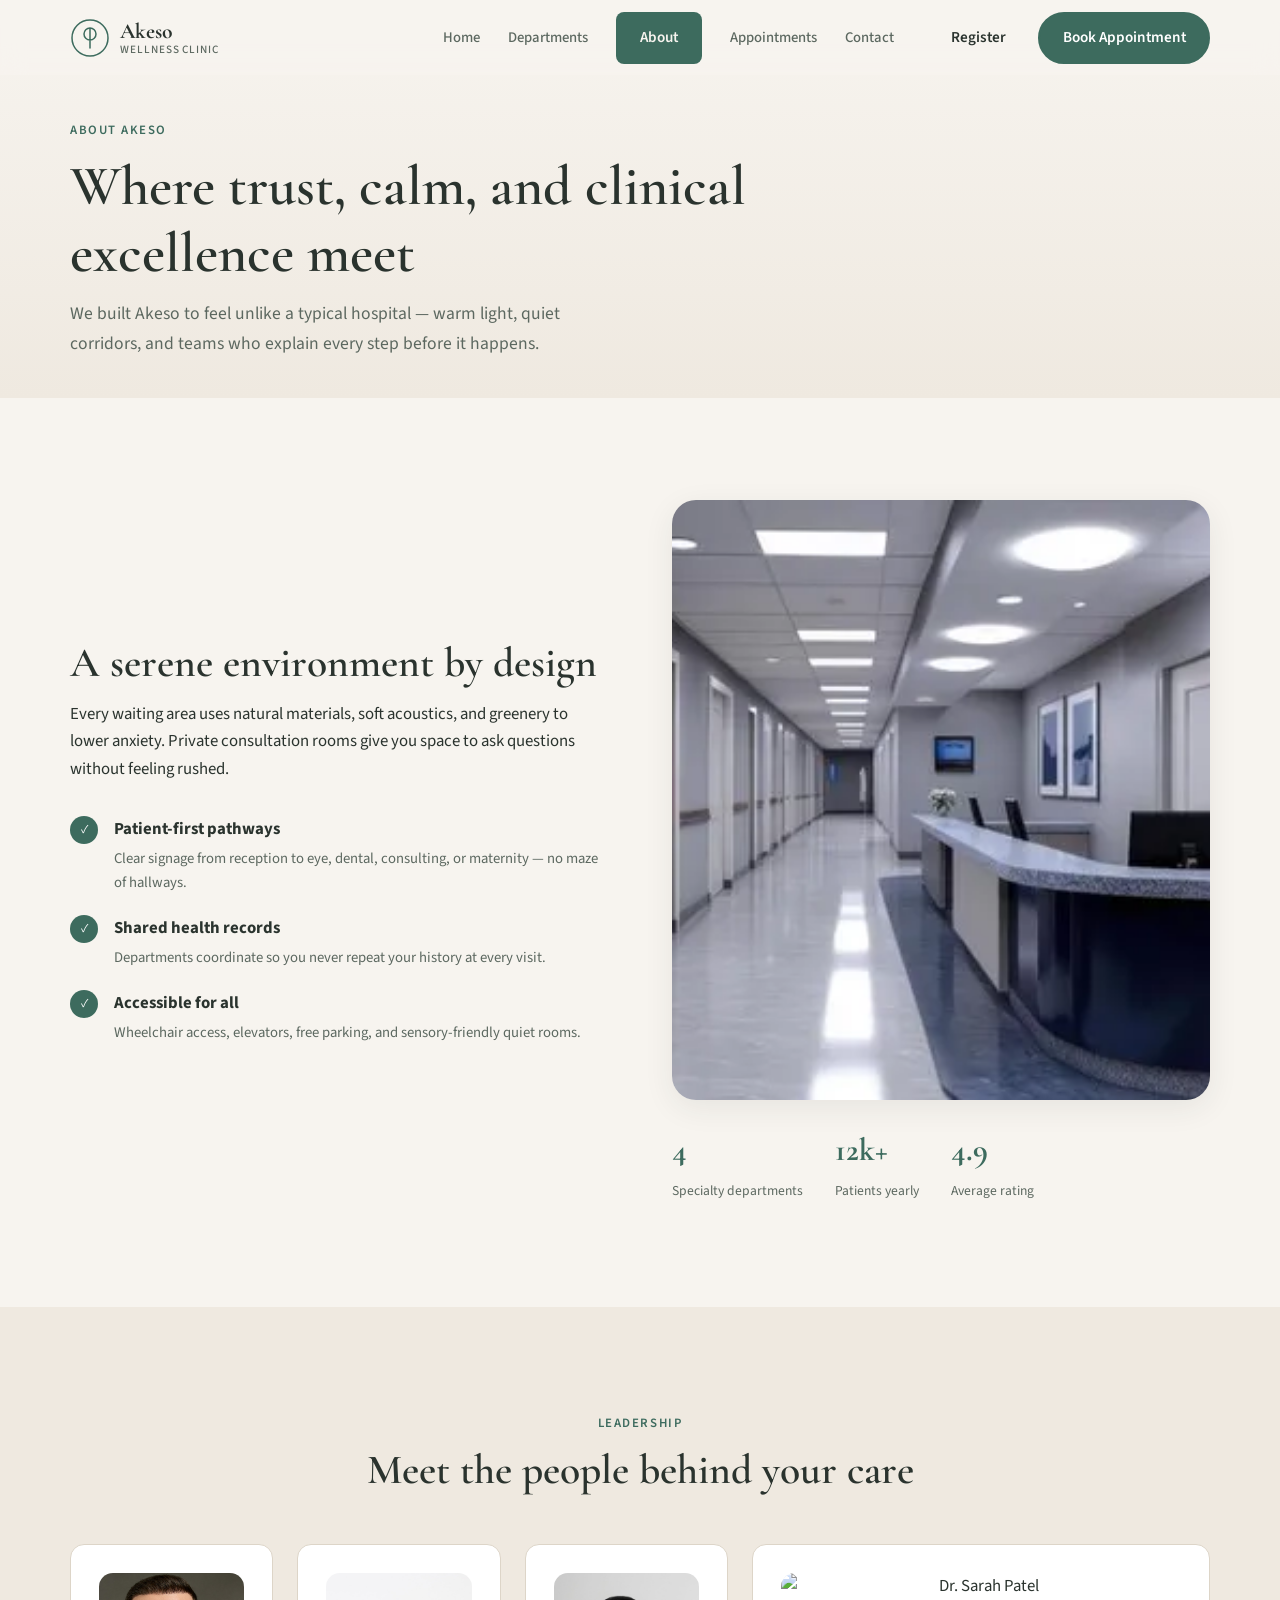
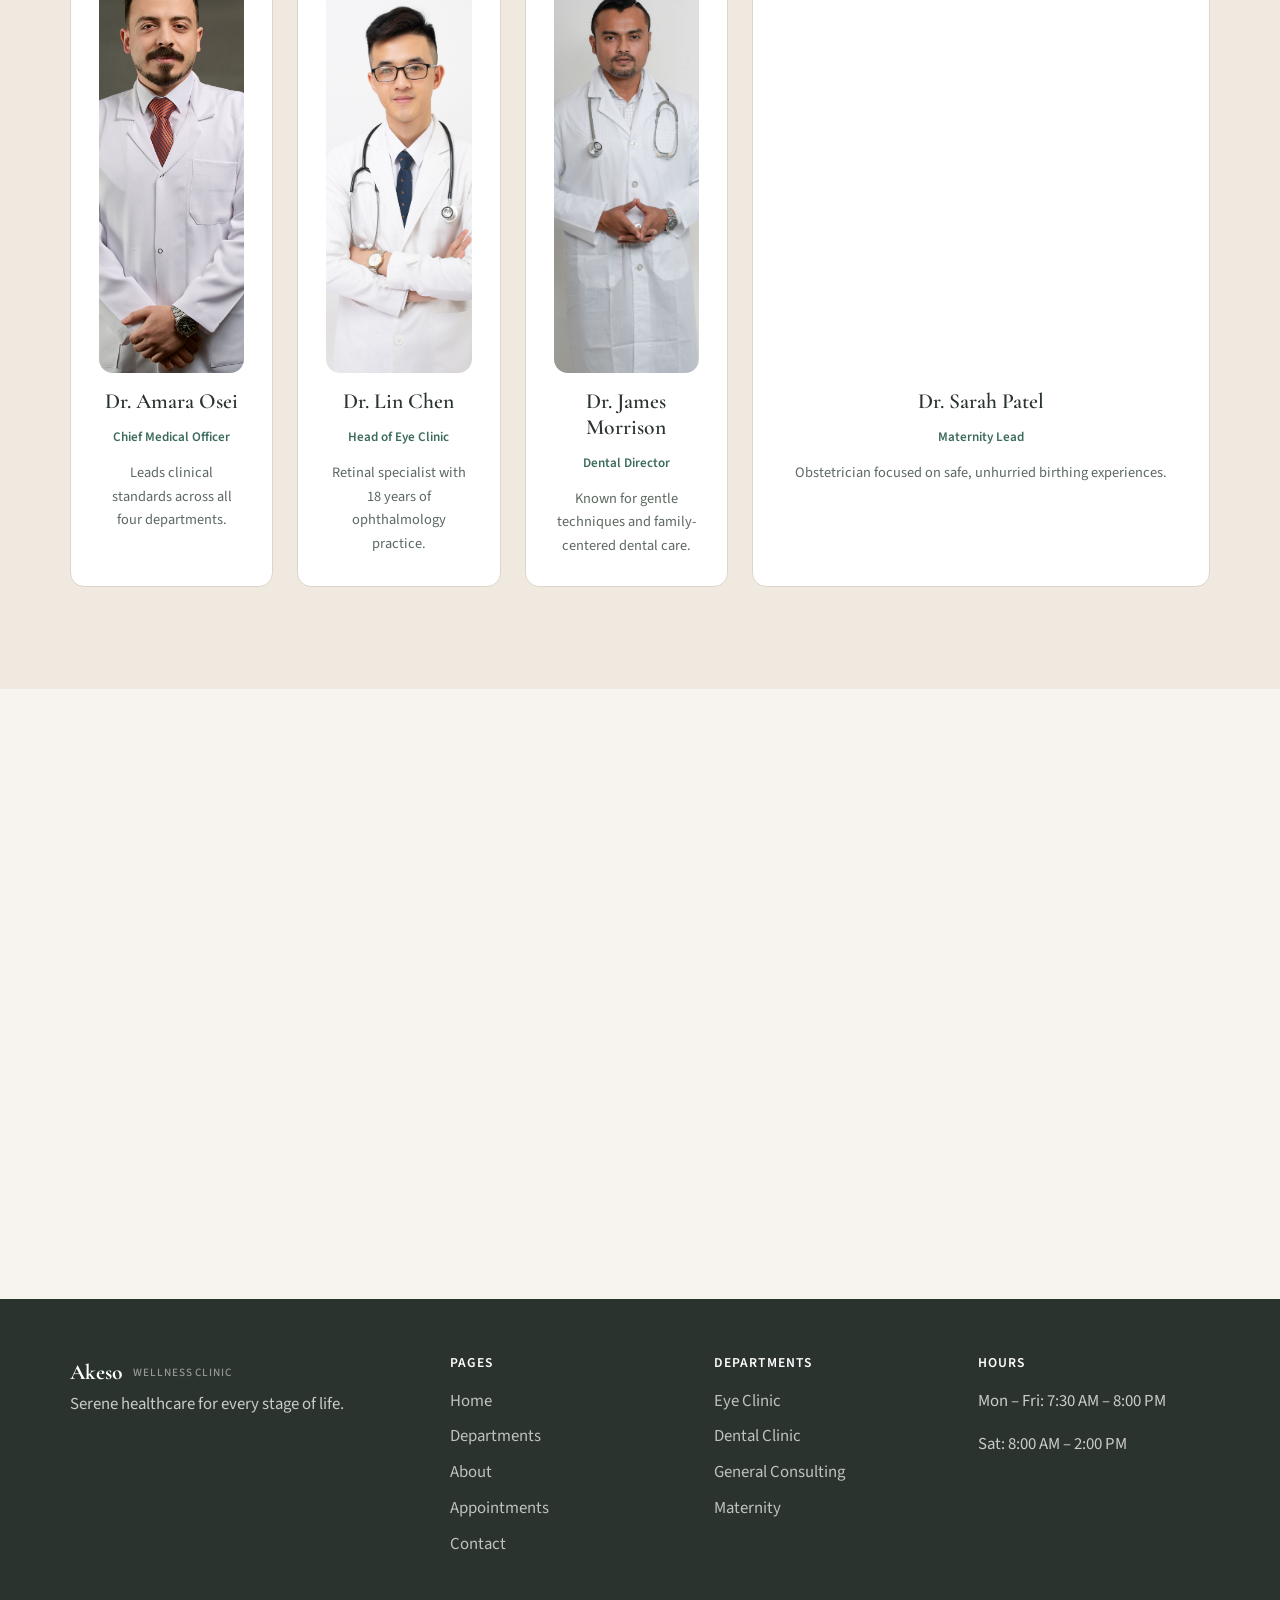
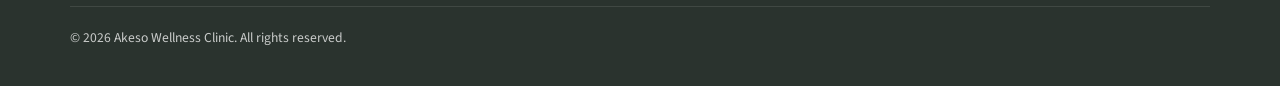
==== commit a766881e: "Changed the name from Harmonia to Akeso - which is the greek name for healing" ====
--- a/about.html
+++ b/about.html
@@ -3,8 +3,8 @@
 <head>
   <meta charset="UTF-8">
   <meta name="viewport" content="width=device-width, initial-scale=1.0">
-  <meta name="description" content="Learn about Harmonia Wellness Clinic — our mission, team, and serene patient-first environment.">
-  <title>About | Harmonia Wellness Clinic</title>
+  <meta name="description" content="Learn about Akeso Wellness Clinic — our mission, team, and serene patient-first environment.">
+  <title>About | Akeso Wellness Clinic</title>
   <link rel="preconnect" href="https://fonts.googleapis.com">
   <link rel="preconnect" href="https://fonts.gstatic.com" crossorigin>
   <link href="https://fonts.googleapis.com/css2?family=Cormorant+Garamond:ital,wght@0,500;0,600;0,700;1,500&family=Source+Sans+3:wght@300;400;500;600;700&display=swap" rel="stylesheet">
@@ -15,7 +15,7 @@
 
   <header class="site-header" id="header">
     <div class="container header-inner">
-      <a href="index.html" class="logo" aria-label="Harmonia Wellness Clinic home">
+      <a href="index.html" class="logo" aria-label="Akeso Wellness Clinic home">
         <span class="logo-mark" aria-hidden="true">
           <svg viewBox="0 0 40 40" width="40" height="40" fill="none" xmlns="http://www.w3.org/2000/svg">
             <circle cx="20" cy="20" r="18" stroke="currentColor" stroke-width="1.5"/>
@@ -23,7 +23,7 @@
           </svg>
         </span>
         <span class="logo-text">
-          <span class="logo-name">Harmonia</span>
+          <span class="logo-name">Akeso</span>
           <span class="logo-tagline">Wellness Clinic</span>
         </span>
       </a>
@@ -49,9 +49,9 @@
   <main id="main">
     <section class="page-hero">
       <div class="container">
-        <p class="eyebrow">About Harmonia</p>
+        <p class="eyebrow">About Akeso</p>
         <h1>Where trust, calm, and clinical excellence meet</h1>
-        <p class="page-hero-lead">We built Harmonia to feel unlike a typical hospital — warm light, quiet corridors, and teams who explain every step before it happens.</p>
+        <p class="page-hero-lead">We built Akeso to feel unlike a typical hospital — warm light, quiet corridors, and teams who explain every step before it happens.</p>
       </div>
     </section>
 
@@ -169,7 +169,7 @@
     <div class="container footer-grid">
       <div class="footer-brand">
         <a href="index.html" class="logo logo-footer">
-          <span class="logo-name">Harmonia</span>
+          <span class="logo-name">Akeso</span>
           <span class="logo-tagline">Wellness Clinic</span>
         </a>
         <p>Serene healthcare for every stage of life.</p>
@@ -200,7 +200,7 @@
       </div>
     </div>
     <div class="container footer-bottom">
-      <p>&copy; <span id="year"></span> Harmonia Wellness Clinic. All rights reserved.</p>
+      <p>&copy; <span id="year"></span> Akeso Wellness Clinic. All rights reserved.</p>
     </div>
   </footer>
 
